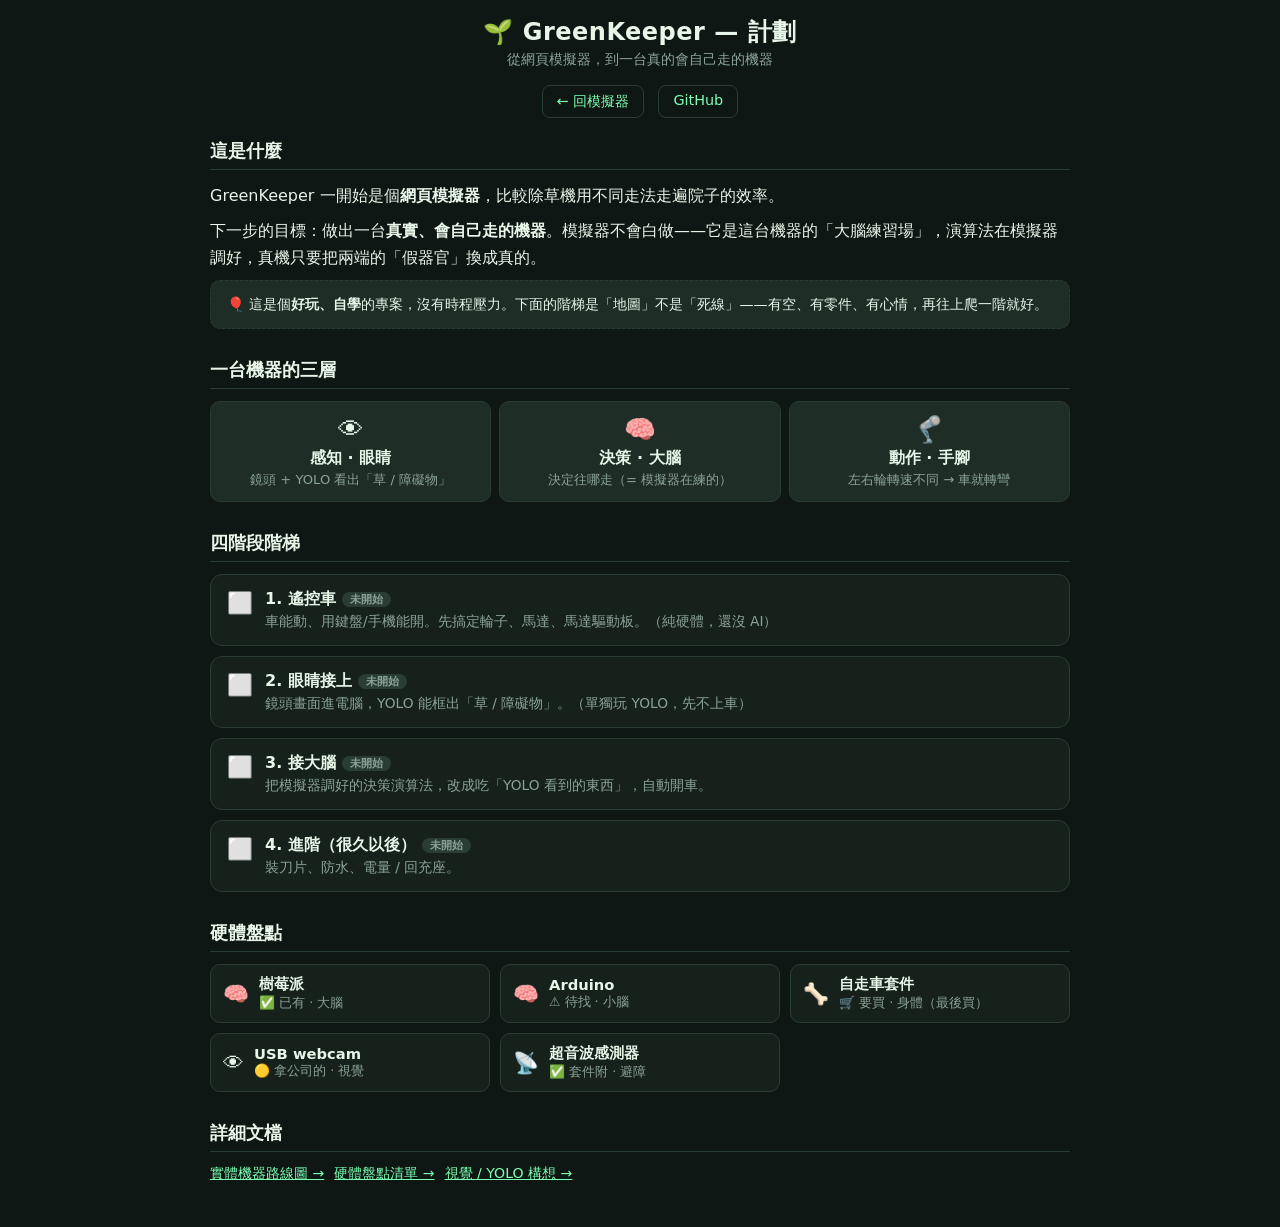
==== plan.html @ 7b2cccb4 "feat: 新增計劃頁 plan.html，首頁加連結 把邁向真實機器的計劃視覺化成獨立網頁：三層架構、四階段 階梯（含狀態燈）、硬體盤點、文檔連結。模擬器首頁加一個 連結過去，本身保持乾淨。沿用既有" ====
<!DOCTYPE html>
<html lang="zh-Hant">
<head>
  <meta charset="UTF-8">
  <meta name="viewport" content="width=device-width, initial-scale=1.0">
  <title>GreenKeeper — 計劃</title>
  <link rel="icon" type="image/png" sizes="32x32" href="favicon-32.png">
  <link rel="icon" type="image/png" sizes="512x512" href="favicon.png">
  <link rel="apple-touch-icon" sizes="180x180" href="favicon-180.png">
  <link rel="stylesheet" href="style.css">
  <style>
    .plan { max-width: 860px; margin: 0 auto; width: 100%; }
    .plan section { margin-bottom: 28px; }
    .plan h2 {
      font-size: 1.15rem;
      margin-bottom: 12px;
      padding-bottom: 6px;
      border-bottom: 1px solid var(--border);
    }
    .plan p { color: var(--text); line-height: 1.7; margin-bottom: 8px; }
    .plan .lead { color: var(--muted); }

    /* 三層流程 */
    .flow {
      display: flex;
      flex-wrap: wrap;
      gap: 8px;
      align-items: stretch;
      justify-content: center;
      margin-top: 8px;
    }
    .flow .node {
      flex: 1 1 150px;
      background: var(--card);
      border: 1px solid var(--border);
      border-radius: 10px;
      padding: 12px;
      text-align: center;
    }
    .flow .node .emoji { font-size: 1.6rem; }
    .flow .node .role { font-weight: 600; margin-top: 4px; }
    .flow .node .desc { color: var(--muted); font-size: 0.82rem; margin-top: 2px; }

    /* 階梯 */
    .ladder { display: flex; flex-direction: column; gap: 10px; }
    .step {
      display: flex;
      gap: 12px;
      align-items: flex-start;
      background: var(--panel);
      border: 1px solid var(--border);
      border-radius: 12px;
      padding: 14px 16px;
    }
    .step .light { font-size: 1.3rem; flex: none; line-height: 1.4; }
    .step .body { flex: 1; }
    .step .title { font-weight: 600; font-size: 1rem; }
    .step .note { color: var(--muted); font-size: 0.86rem; margin-top: 3px; }
    .step.done { border-color: var(--accent); }
    .step.active { border-color: #ffca28; box-shadow: 0 0 0 1px #ffca28; }
    .badge {
      font-size: 0.7rem;
      font-weight: 700;
      padding: 1px 8px;
      border-radius: 999px;
      margin-left: 6px;
      vertical-align: middle;
    }
    .badge.todo { background: #2a3d33; color: var(--muted); }
    .badge.active { background: #ffca28; color: #5d4200; }
    .badge.done { background: var(--accent); color: #06281a; }

    /* 硬體盤點 */
    .inv { display: grid; grid-template-columns: repeat(auto-fit, minmax(220px, 1fr)); gap: 10px; }
    .inv .item {
      background: var(--panel);
      border: 1px solid var(--border);
      border-radius: 10px;
      padding: 10px 12px;
      display: flex;
      align-items: center;
      gap: 10px;
    }
    .inv .item .ico { font-size: 1.3rem; flex: none; }
    .inv .item .name { font-weight: 600; font-size: 0.92rem; }
    .inv .item .st { color: var(--muted); font-size: 0.8rem; margin-top: 1px; }

    /* 導覽列 */
    .nav { display: flex; justify-content: center; gap: 14px; margin: 4px 0 20px; }
    .nav a {
      color: var(--accent);
      text-decoration: none;
      font-size: 0.9rem;
      border: 1px solid var(--border);
      border-radius: 8px;
      padding: 6px 14px;
      transition: background 0.15s;
    }
    .nav a:hover { background: var(--card); }

    .docs-links { display: flex; flex-wrap: wrap; gap: 10px; }
    .docs-links a { color: var(--accent); font-size: 0.88rem; }

    .fun-note {
      background: var(--card);
      border: 1px dashed var(--border);
      border-radius: 10px;
      padding: 12px 16px;
      color: var(--muted);
      font-size: 0.88rem;
      line-height: 1.7;
    }
  </style>
</head>
<body>
  <header>
    <h1>🌱 GreenKeeper — 計劃</h1>
    <p class="subtitle">從網頁模擬器，到一台真的會自己走的機器</p>
  </header>

  <nav class="nav">
    <a href="index.html">← 回模擬器</a>
    <a href="https://github.com/joechiboo/greenkeeper" target="_blank" rel="noopener">GitHub</a>
  </nav>

  <div class="plan">

    <section>
      <h2>這是什麼</h2>
      <p>GreenKeeper 一開始是個<strong>網頁模擬器</strong>，比較除草機用不同走法走遍院子的效率。</p>
      <p>下一步的目標：做出一台<strong>真實、會自己走的機器</strong>。模擬器不會白做——它是這台機器的「大腦練習場」，演算法在模擬器調好，真機只要把兩端的「假器官」換成真的。</p>
      <p class="fun-note">🎈 這是個<strong>好玩、自學</strong>的專案，沒有時程壓力。下面的階梯是「地圖」不是「死線」——有空、有零件、有心情，再往上爬一階就好。</p>
    </section>

    <section>
      <h2>一台機器的三層</h2>
      <div class="flow">
        <div class="node"><div class="emoji">👁</div><div class="role">感知 · 眼睛</div><div class="desc">鏡頭 + YOLO 看出「草 / 障礙物」</div></div>
        <div class="node"><div class="emoji">🧠</div><div class="role">決策 · 大腦</div><div class="desc">決定往哪走（= 模擬器在練的）</div></div>
        <div class="node"><div class="emoji">🦿</div><div class="role">動作 · 手腳</div><div class="desc">左右輪轉速不同 → 車就轉彎</div></div>
      </div>
    </section>

    <section>
      <h2>四階段階梯</h2>
      <div class="ladder">
        <div class="step">
          <div class="light">⬜</div>
          <div class="body">
            <div class="title">1. 遙控車<span class="badge todo">未開始</span></div>
            <div class="note">車能動、用鍵盤/手機能開。先搞定輪子、馬達、馬達驅動板。（純硬體，還沒 AI）</div>
          </div>
        </div>
        <div class="step">
          <div class="light">⬜</div>
          <div class="body">
            <div class="title">2. 眼睛接上<span class="badge todo">未開始</span></div>
            <div class="note">鏡頭畫面進電腦，YOLO 能框出「草 / 障礙物」。（單獨玩 YOLO，先不上車）</div>
          </div>
        </div>
        <div class="step">
          <div class="light">⬜</div>
          <div class="body">
            <div class="title">3. 接大腦<span class="badge todo">未開始</span></div>
            <div class="note">把模擬器調好的決策演算法，改成吃「YOLO 看到的東西」，自動開車。</div>
          </div>
        </div>
        <div class="step">
          <div class="light">⬜</div>
          <div class="body">
            <div class="title">4. 進階（很久以後）<span class="badge todo">未開始</span></div>
            <div class="note">裝刀片、防水、電量 / 回充座。</div>
          </div>
        </div>
      </div>
    </section>

    <section>
      <h2>硬體盤點</h2>
      <div class="inv">
        <div class="item"><div class="ico">🧠</div><div><div class="name">樹莓派</div><div class="st">✅ 已有 · 大腦</div></div></div>
        <div class="item"><div class="ico">🧠</div><div><div class="name">Arduino</div><div class="st">⚠️ 待找 · 小腦</div></div></div>
        <div class="item"><div class="ico">🦴</div><div><div class="name">自走車套件</div><div class="st">🛒 要買 · 身體（最後買）</div></div></div>
        <div class="item"><div class="ico">👁</div><div><div class="name">USB webcam</div><div class="st">🟡 拿公司的 · 視覺</div></div></div>
        <div class="item"><div class="ico">📡</div><div><div class="name">超音波感測器</div><div class="st">✅ 套件附 · 避障</div></div></div>
      </div>
    </section>

    <section>
      <h2>詳細文檔</h2>
      <div class="docs-links">
        <a href="https://github.com/joechiboo/greenkeeper/blob/main/docs/hardware-roadmap.md" target="_blank" rel="noopener">實體機器路線圖 →</a>
        <a href="https://github.com/joechiboo/greenkeeper/blob/main/docs/hardware-inventory.md" target="_blank" rel="noopener">硬體盤點清單 →</a>
        <a href="https://github.com/joechiboo/greenkeeper/blob/main/docs/vision-yolo.md" target="_blank" rel="noopener">視覺 / YOLO 構想 →</a>
      </div>
    </section>

  </div>
</body>
</html>
---- style.css ----
:root {
  --bg: #0f1714;
  --panel: #16211c;
  --card: #1e2d26;
  --grass: #2e7d32;
  --grass-cut: #a5d6a7;
  --accent: #7cffb2;
  --text: #e8f5e9;
  --muted: #8aa399;
  --border: #2a3d33;
}

* { box-sizing: border-box; margin: 0; padding: 0; }

body {
  font-family: "Segoe UI", system-ui, -apple-system, sans-serif;
  background: var(--bg);
  color: var(--text);
  min-height: 100vh;
  display: flex;
  flex-direction: column;
  padding: 16px;
}

header { text-align: center; margin-bottom: 12px; }
header h1 { font-size: 1.5rem; letter-spacing: 0.5px; }
.subtitle { color: var(--muted); margin-top: 2px; font-size: 0.9rem; }
.plan-link { color: var(--accent); text-decoration: none; }
.plan-link:hover { text-decoration: underline; }

/* --- 控制列 --- */
.controls {
  display: flex;
  flex-wrap: wrap;
  gap: 20px;
  align-items: center;
  justify-content: center;
  background: var(--card);
  border: 1px solid var(--border);
  border-radius: 12px;
  padding: 12px 16px;
  margin: 0 auto 16px;
  max-width: 1100px;
  width: 100%;
}

.control-group { display: flex; align-items: center; gap: 10px; }

.buttons button {
  padding: 8px 16px;
  border: 1px solid var(--border);
  border-radius: 8px;
  background: #243530;
  color: var(--text);
  font-size: 0.95rem;
  cursor: pointer;
  transition: background 0.15s, transform 0.05s;
}
.buttons button:hover { background: #2e453d; }
.buttons button:active { transform: scale(0.97); }
.buttons button.primary {
  background: var(--accent);
  color: #06281a;
  border-color: var(--accent);
  font-weight: 600;
}
.buttons button.primary:hover { background: #6ae8a1; }

.toggles {
  flex-wrap: wrap;
  gap: 14px;
  border-left: 1px solid var(--border);
  border-right: 1px solid var(--border);
  padding: 0 18px;
}
.toggles label {
  display: flex;
  align-items: center;
  gap: 6px;
  font-size: 0.9rem;
  cursor: pointer;
  white-space: nowrap;
}
.toggles input { accent-color: var(--accent); width: 16px; height: 16px; cursor: pointer; }

.sliders { gap: 16px; }
.field {
  display: flex;
  align-items: center;
  gap: 8px;
  font-size: 0.9rem;
  color: var(--muted);
}
.field input[type="range"] { accent-color: var(--accent); width: 90px; }
.field select {
  background: var(--panel);
  color: var(--text);
  border: 1px solid var(--border);
  border-radius: 6px;
  padding: 4px 8px;
  font-size: 0.9rem;
  cursor: pointer;
}

.accel-note {
  text-align: center;
  color: var(--muted);
  font-size: 0.8rem;
  margin: -8px auto 16px;
}

/* --- 比較格 --- */
.grid {
  display: grid;
  grid-template-columns: repeat(auto-fit, minmax(240px, 1fr));
  gap: 16px;
  max-width: 1600px;
  width: 100%;
  margin: 0 auto;
}

.sim-card {
  background: var(--panel);
  border: 1px solid var(--border);
  border-radius: 14px;
  padding: 12px;
  display: flex;
  flex-direction: column;
  gap: 10px;
}

.sim-card canvas {
  display: block;
  width: 100%;
  height: auto;
  aspect-ratio: 1 / 1;
  border-radius: 8px;
  background: var(--grass);
}

.sim-name {
  font-weight: 600;
  font-size: 1.05rem;
  text-align: center;
  display: flex;
  align-items: center;
  justify-content: center;
  gap: 5px;
  flex-wrap: nowrap;
  white-space: nowrap;
}
/* 有排名標記的卡片：縮小字級讓名稱＋標記擠進同一行 */
.sim-card.rank-1 .sim-name,
.sim-card.rank-2 .sim-name { font-size: 0.92rem; }
.sim-name .rank-badge { flex: none; }

/* --- 推薦排名標記 --- */
.sim-card.rank-1 {
  border-color: #ffca28;
  box-shadow: 0 0 0 1px #ffca28, 0 4px 16px rgba(255, 202, 40, 0.25);
}
.sim-card.rank-2 {
  border-color: #b0bec5;
  box-shadow: 0 0 0 1px #b0bec5, 0 4px 16px rgba(176, 190, 197, 0.2);
}

.rank-badge,
.rank-tag {
  font-size: 0.7rem;
  font-weight: 700;
  padding: 1px 7px;
  border-radius: 999px;
  white-space: nowrap;
  line-height: 1.5;
}
.rank-badge { padding: 1px 6px; }
.rank-badge-1,
.rank-tag-1 { background: #ffca28; color: #5d4200; }
.rank-badge-2,
.rank-tag-2 { background: #cfd8dc; color: #37474f; }

.sim-stats {
  display: flex;
  justify-content: space-around;
  gap: 8px;
  font-size: 0.85rem;
}
.sim-stats .stat { text-align: center; }
.sim-stats .stat-label { display: block; color: var(--muted); font-size: 0.75rem; }
.sim-stats .stat-value { font-size: 1.1rem; font-weight: 600; color: var(--accent); }

.bar {
  height: 6px;
  background: #0f1714;
  border-radius: 3px;
  overflow: hidden;
}
.bar-fill {
  height: 100%;
  width: 0%;
  background: var(--accent);
  transition: width 0.2s;
}

.empty {
  grid-column: 1 / -1;
  text-align: center;
  color: var(--muted);
  padding: 60px 0;
}
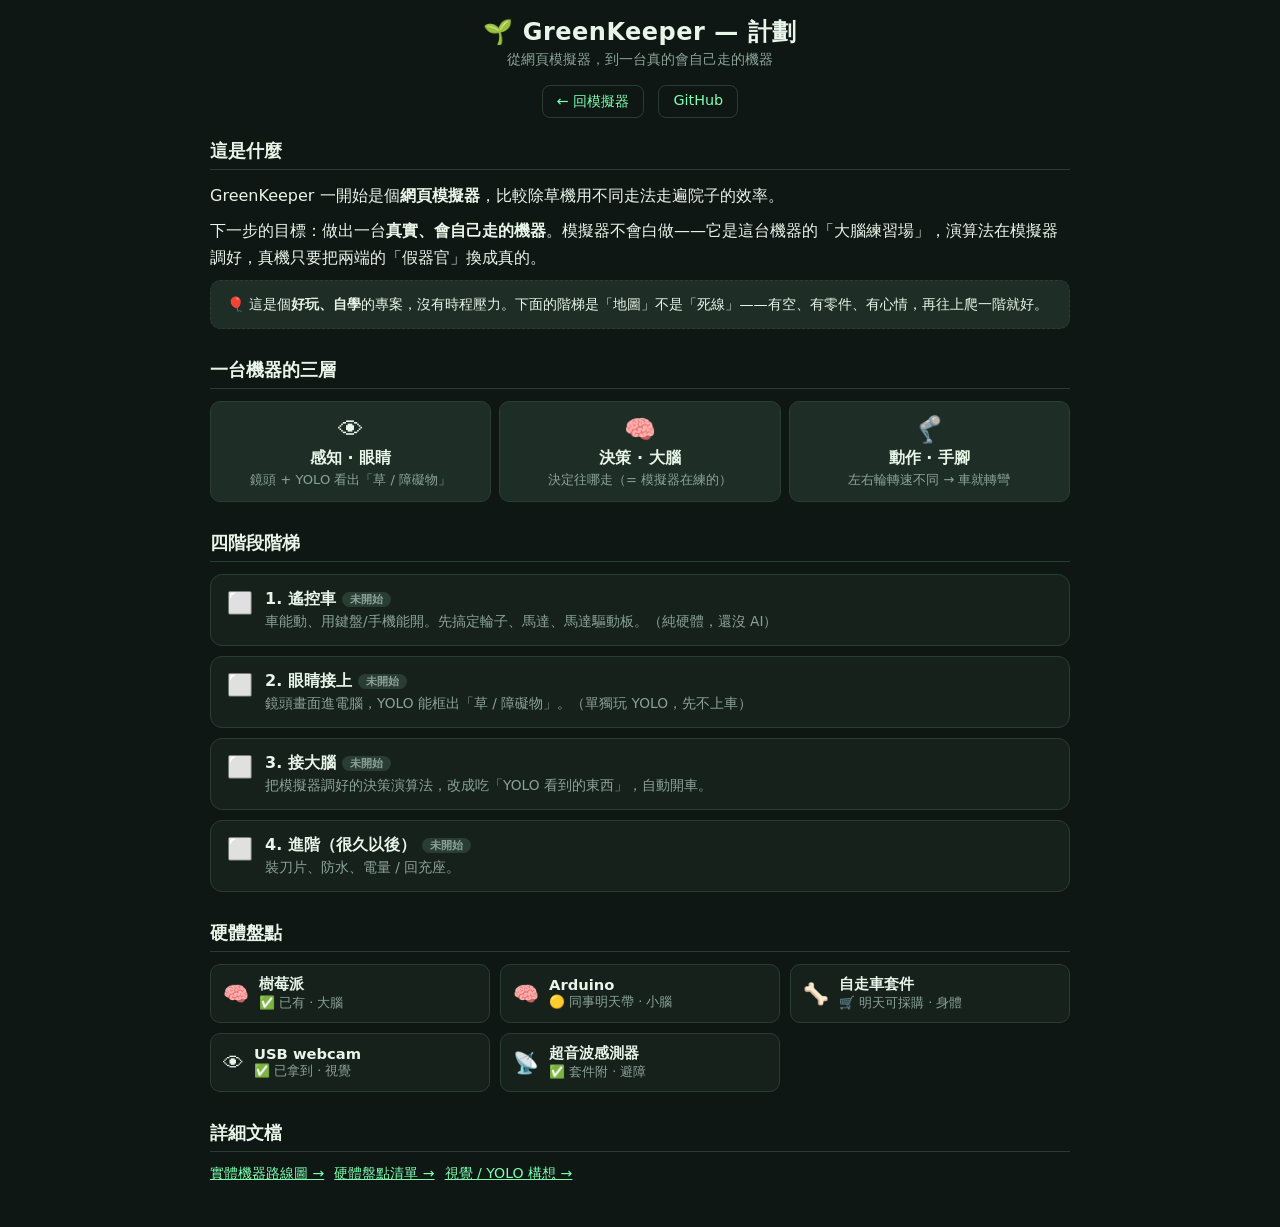
==== commit 93e19417: "docs: 更新硬體進度 — webcam 到手、Arduino 明天到、套件可採購 webcam 已拿到公司的；Arduino 同事明天帶來；其他齊全後 （預計明天）採購自走車套件。同步更新盤點表、" ====
--- a/plan.html
+++ b/plan.html
@@ -179,9 +179,9 @@
       <h2>硬體盤點</h2>
       <div class="inv">
         <div class="item"><div class="ico">🧠</div><div><div class="name">樹莓派</div><div class="st">✅ 已有 · 大腦</div></div></div>
-        <div class="item"><div class="ico">🧠</div><div><div class="name">Arduino</div><div class="st">⚠️ 待找 · 小腦</div></div></div>
-        <div class="item"><div class="ico">🦴</div><div><div class="name">自走車套件</div><div class="st">🛒 要買 · 身體（最後買）</div></div></div>
-        <div class="item"><div class="ico">👁</div><div><div class="name">USB webcam</div><div class="st">🟡 拿公司的 · 視覺</div></div></div>
+        <div class="item"><div class="ico">🧠</div><div><div class="name">Arduino</div><div class="st">🟡 同事明天帶 · 小腦</div></div></div>
+        <div class="item"><div class="ico">🦴</div><div><div class="name">自走車套件</div><div class="st">🛒 明天可採購 · 身體</div></div></div>
+        <div class="item"><div class="ico">👁</div><div><div class="name">USB webcam</div><div class="st">✅ 已拿到 · 視覺</div></div></div>
         <div class="item"><div class="ico">📡</div><div><div class="name">超音波感測器</div><div class="st">✅ 套件附 · 避障</div></div></div>
       </div>
     </section>
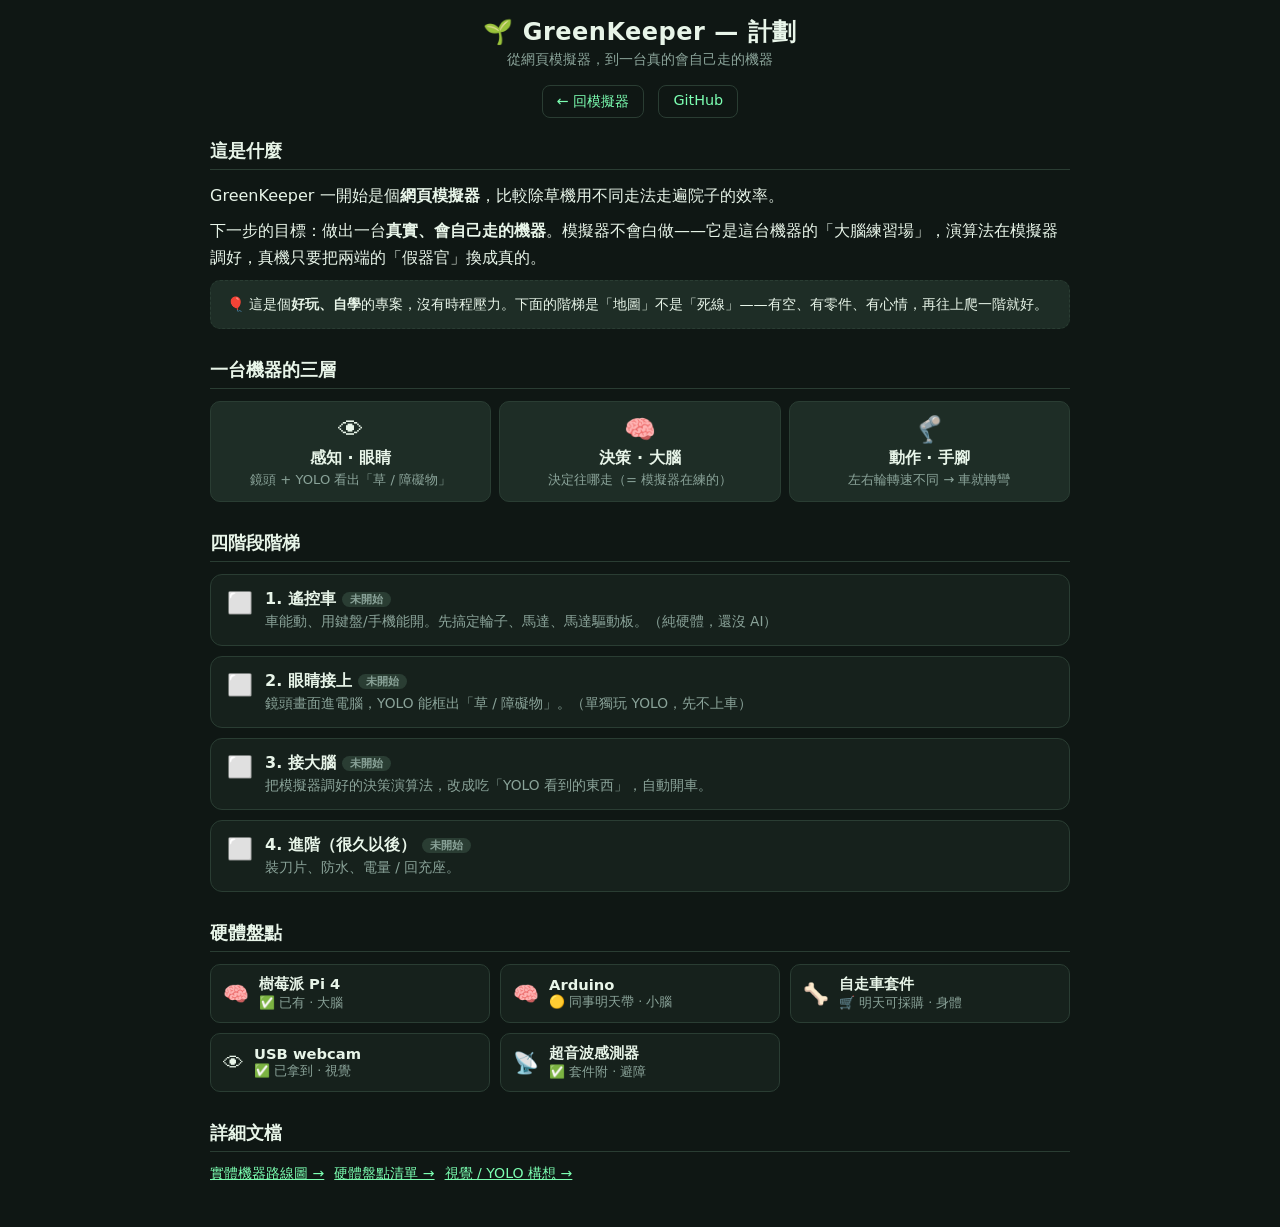
==== commit ca0da9ec: "docs: 確認樹莓派為 Pi 4 由兩藍兩黑 USB 接孔認出，算力足以跑 YOLO。更新盤點表、 待辦與計劃頁。  Co-Authored-By: Claude Opus 4.8 (1M cont" ====
--- a/plan.html
+++ b/plan.html
@@ -178,7 +178,7 @@
     <section>
       <h2>硬體盤點</h2>
       <div class="inv">
-        <div class="item"><div class="ico">🧠</div><div><div class="name">樹莓派</div><div class="st">✅ 已有 · 大腦</div></div></div>
+        <div class="item"><div class="ico">🧠</div><div><div class="name">樹莓派 Pi 4</div><div class="st">✅ 已有 · 大腦</div></div></div>
         <div class="item"><div class="ico">🧠</div><div><div class="name">Arduino</div><div class="st">🟡 同事明天帶 · 小腦</div></div></div>
         <div class="item"><div class="ico">🦴</div><div><div class="name">自走車套件</div><div class="st">🛒 明天可採購 · 身體</div></div></div>
         <div class="item"><div class="ico">👁</div><div><div class="name">USB webcam</div><div class="st">✅ 已拿到 · 視覺</div></div></div>
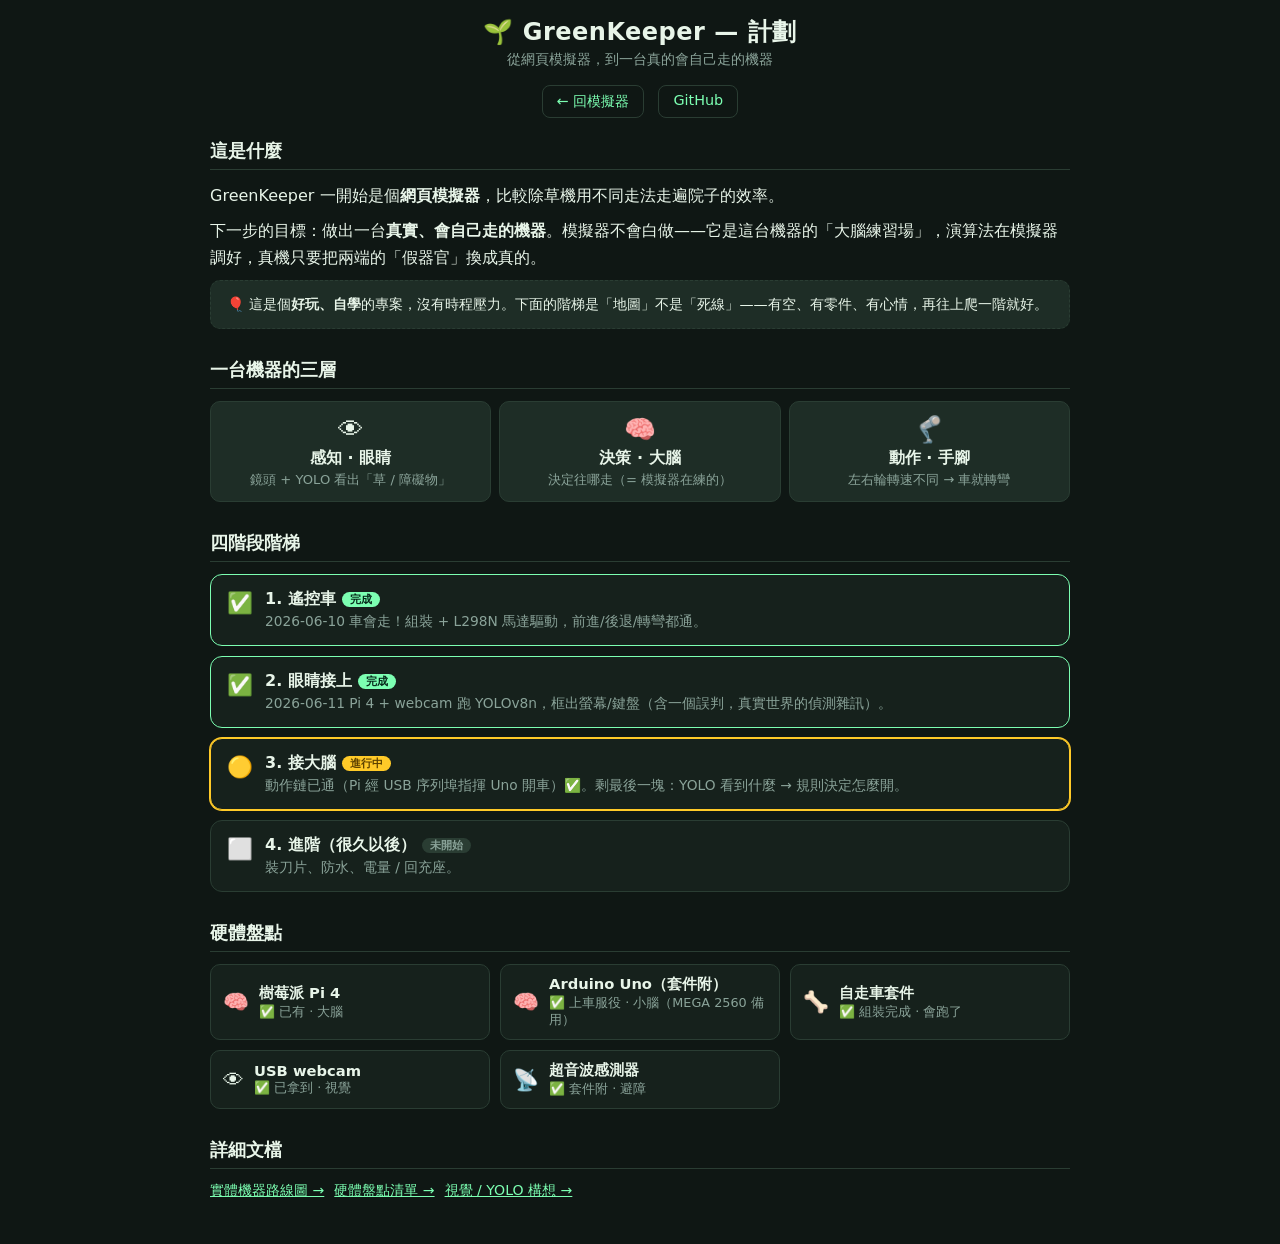
==== commit 6b13a61a: "docs: 里程碑 — 視覺打通，階段 1/2 完成、階段 3 進行中 2026-06-11 同日打通動作鏈 + 視覺：vision_test.py 框出 tv/keyboard （含電話誤判=偵測雜" ====
--- a/plan.html
+++ b/plan.html
@@ -144,25 +144,25 @@
     <section>
       <h2>四階段階梯</h2>
       <div class="ladder">
-        <div class="step">
-          <div class="light">⬜</div>
-          <div class="body">
-            <div class="title">1. 遙控車<span class="badge todo">未開始</span></div>
-            <div class="note">車能動、用鍵盤/手機能開。先搞定輪子、馬達、馬達驅動板。（純硬體，還沒 AI）</div>
-          </div>
-        </div>
-        <div class="step">
-          <div class="light">⬜</div>
-          <div class="body">
-            <div class="title">2. 眼睛接上<span class="badge todo">未開始</span></div>
-            <div class="note">鏡頭畫面進電腦，YOLO 能框出「草 / 障礙物」。（單獨玩 YOLO，先不上車）</div>
-          </div>
-        </div>
-        <div class="step">
-          <div class="light">⬜</div>
-          <div class="body">
-            <div class="title">3. 接大腦<span class="badge todo">未開始</span></div>
-            <div class="note">把模擬器調好的決策演算法，改成吃「YOLO 看到的東西」，自動開車。</div>
+        <div class="step done">
+          <div class="light">✅</div>
+          <div class="body">
+            <div class="title">1. 遙控車<span class="badge done">完成</span></div>
+            <div class="note">2026-06-10 車會走！組裝 + L298N 馬達驅動，前進/後退/轉彎都通。</div>
+          </div>
+        </div>
+        <div class="step done">
+          <div class="light">✅</div>
+          <div class="body">
+            <div class="title">2. 眼睛接上<span class="badge done">完成</span></div>
+            <div class="note">2026-06-11 Pi 4 + webcam 跑 YOLOv8n，框出螢幕/鍵盤（含一個誤判，真實世界的偵測雜訊）。</div>
+          </div>
+        </div>
+        <div class="step active">
+          <div class="light">🟡</div>
+          <div class="body">
+            <div class="title">3. 接大腦<span class="badge active">進行中</span></div>
+            <div class="note">動作鏈已通（Pi 經 USB 序列埠指揮 Uno 開車）✅。剩最後一塊：YOLO 看到什麼 → 規則決定怎麼開。</div>
           </div>
         </div>
         <div class="step">
@@ -179,8 +179,8 @@
       <h2>硬體盤點</h2>
       <div class="inv">
         <div class="item"><div class="ico">🧠</div><div><div class="name">樹莓派 Pi 4</div><div class="st">✅ 已有 · 大腦</div></div></div>
-        <div class="item"><div class="ico">🧠</div><div><div class="name">Arduino</div><div class="st">🟡 同事明天帶 · 小腦</div></div></div>
-        <div class="item"><div class="ico">🦴</div><div><div class="name">自走車套件</div><div class="st">🛒 明天可採購 · 身體</div></div></div>
+        <div class="item"><div class="ico">🧠</div><div><div class="name">Arduino Uno（套件附）</div><div class="st">✅ 上車服役 · 小腦（MEGA 2560 備用）</div></div></div>
+        <div class="item"><div class="ico">🦴</div><div><div class="name">自走車套件</div><div class="st">✅ 組裝完成 · 會跑了</div></div></div>
         <div class="item"><div class="ico">👁</div><div><div class="name">USB webcam</div><div class="st">✅ 已拿到 · 視覺</div></div></div>
         <div class="item"><div class="ico">📡</div><div><div class="name">超音波感測器</div><div class="st">✅ 套件附 · 避障</div></div></div>
       </div>
